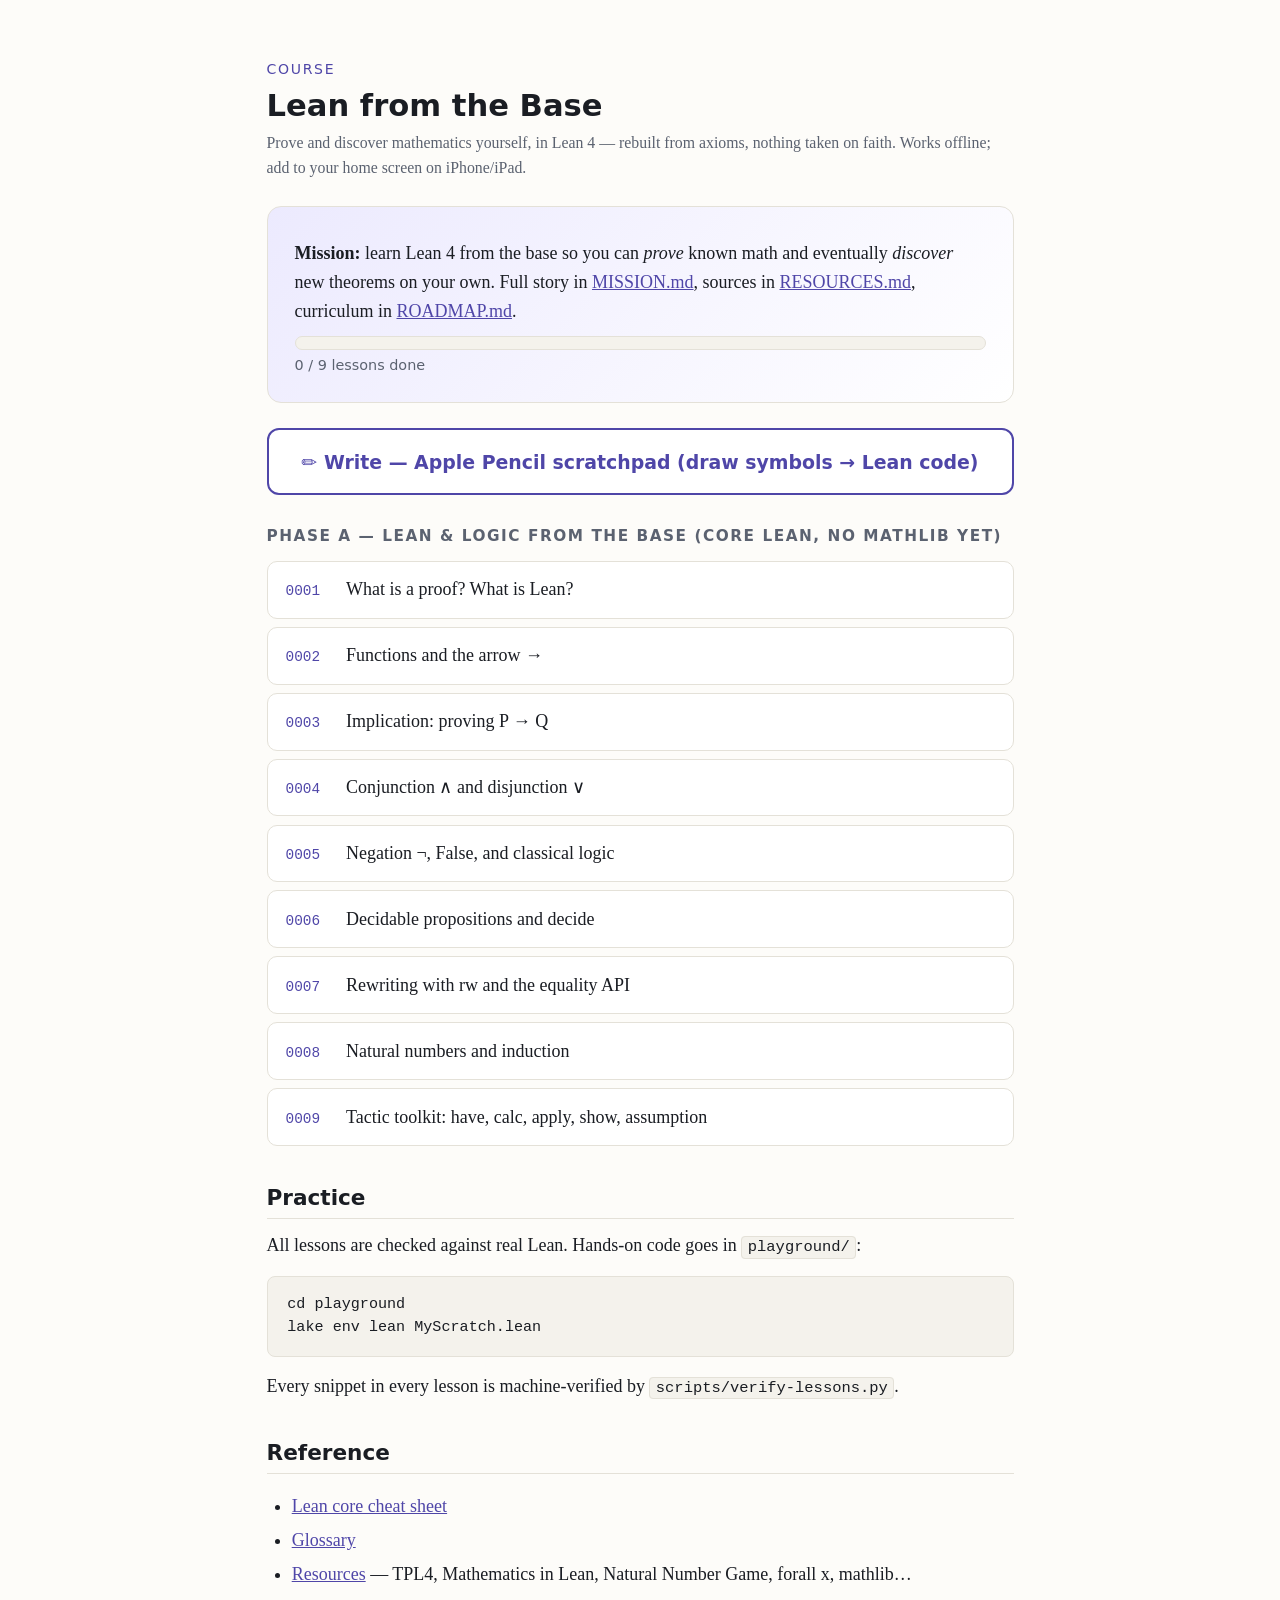
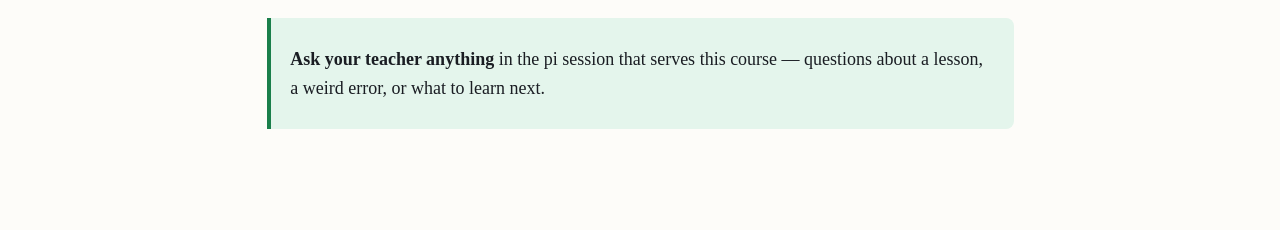
==== index.html @ d44f1044 "feat: deployable course site — 9 verified lessons, index, pencil scratchpad, PWA" ====
<!DOCTYPE html>
<html lang="en">
<head>
<meta charset="utf-8">
<meta name="viewport" content="width=device-width, initial-scale=1, viewport-fit=cover">
<meta name="apple-mobile-web-app-capable" content="yes">
<meta name="apple-mobile-web-app-status-bar-style" content="default">
<meta name="mobile-web-app-capable" content="yes">
<meta name="theme-color" content="#4f46a8">
<title>Lean from the Base</title>
<link rel="manifest" href="manifest.webmanifest">
<link rel="apple-touch-icon" href="icons/apple-touch-icon.png">
<link rel="icon" href="icons/icon-192.png">
<link rel="stylesheet" href="assets/style.css">
</head>
<body>

<p class="lesson-kicker">Course</p>
<h1>Lean from the Base</h1>
<p class="lesson-meta">Prove and discover mathematics yourself, in Lean 4 — rebuilt from axioms, nothing taken on faith. Works offline; add to your home screen on iPhone/iPad.</p>

<div class="hero">
  <p><strong>Mission:</strong> learn Lean 4 from the base so you can <em>prove</em> known math and eventually <em>discover</em> new theorems on your own. Full story in <a href="MISSION.md">MISSION.md</a>, sources in <a href="RESOURCES.md">RESOURCES.md</a>, curriculum in <a href="ROADMAP.md">ROADMAP.md</a>.</p>
  <div class="progress-wrap"><div id="progress-fill"></div></div>
  <div id="progress-label">0 / 0 lessons done</div>
</div>

<a class="big-link" href="write.html">✏️ Write — Apple Pencil scratchpad (draw symbols → Lean code)</a>

<div id="lesson-list"></div>

<h2>Practice</h2>
<p>All lessons are checked against real Lean. Hands-on code goes in <code>playground/</code>:</p>
<pre><code>cd playground
lake env lean MyScratch.lean</code></pre>
<p>Every snippet in every lesson is machine-verified by <code>scripts/verify-lessons.py</code>.</p>

<h2>Reference</h2>
<ul>
  <li><a href="reference/01-lean-core-cheatsheet.html">Lean core cheat sheet</a></li>
  <li><a href="GLOSSARY.md">Glossary</a></li>
  <li><a href="RESOURCES.md">Resources</a> — TPL4, Mathematics in Lean, Natural Number Game, forall x, mathlib…</li>
</ul>

<div class="ask">
  <p><strong>Ask your teacher anything</strong> in the pi session that serves this course — questions about a lesson, a weird error, or what to learn next.</p>
</div>

<script src="assets/site.js"></script>
</body>
</html>
---- assets/style.css ----
/* Shared stylesheet for all lessons in this workspace. Every lesson links this file. */

:root {
  --ink: #1a1d23;
  --muted: #5b6270;
  --paper: #fdfcf9;
  --accent: #4f46a8;      /* Lean-ish indigo */
  --accent-soft: #eceafe;
  --ok: #1a7f4b;
  --ok-soft: #e4f5ec;
  --bad: #b3372f;
  --bad-soft: #fbeae8;
  --line: #e4e1d8;
  --code-bg: #f4f2ec;
}

* { box-sizing: border-box; }

html { font-size: 18px; }

body {
  margin: 0 auto;
  padding: 2.5rem 1.25rem 4rem;
  max-width: 44rem;
  background: var(--paper);
  color: var(--ink);
  font-family: "Iowan Old Style", "Palatino Linotype", Palatino, Georgia, serif;
  line-height: 1.6;
}

h1, h2, h3 {
  font-family: "Avenir Next", "Segoe UI", system-ui, sans-serif;
  line-height: 1.25;
  color: var(--ink);
}
h1 { font-size: 1.7rem; margin: 0 0 .25rem; }
h2 { font-size: 1.2rem; margin: 2.2rem 0 .6rem; border-bottom: 1px solid var(--line); padding-bottom: .3rem; }
h3 { font-size: 1.02rem; margin: 1.6rem 0 .4rem; }

.lesson-kicker {
  font-family: "Avenir Next", "Segoe UI", system-ui, sans-serif;
  font-size: .78rem;
  letter-spacing: .12em;
  text-transform: uppercase;
  color: var(--accent);
  margin-bottom: .4rem;
}
.lesson-meta { color: var(--muted); font-size: .88rem; margin-top: 0; }

p { margin: .7rem 0; }
ul, ol { padding-left: 1.4rem; }
li { margin: .3rem 0; }

a { color: var(--accent); }
a:hover { text-decoration-thickness: 2px; }

code, pre, .mono {
  font-family: "SF Mono", "JetBrains Mono", Menlo, Consolas, monospace;
  font-size: .86em;
}
code {
  background: var(--code-bg);
  border: 1px solid var(--line);
  border-radius: 4px;
  padding: .08em .35em;
}
pre {
  background: var(--code-bg);
  border: 1px solid var(--line);
  border-radius: 8px;
  padding: .9rem 1.1rem;
  overflow-x: auto;
  line-height: 1.5;
}
pre code { background: none; border: none; padding: 0; font-size: .84rem; }

pre .out { color: var(--muted); } /* expected output shown in comments */

.callout {
  border-left: 4px solid var(--accent);
  background: var(--accent-soft);
  border-radius: 0 8px 8px 0;
  padding: .8rem 1.1rem;
  margin: 1.2rem 0;
}
.callout p { margin: .3rem 0; }
.callout .callout-title {
  font-family: "Avenir Next", "Segoe UI", system-ui, sans-serif;
  font-weight: 600;
  font-size: .85rem;
  text-transform: uppercase;
  letter-spacing: .08em;
  color: var(--accent);
}

.ask {
  border-left: 4px solid var(--ok);
  background: var(--ok-soft);
  border-radius: 0 8px 8px 0;
  padding: .8rem 1.1rem;
  margin: 1.6rem 0;
}

/* ---- quiz component (assets/quiz.js) ---- */
.quiz { margin: 1.2rem 0 1.8rem; }
.quiz-progress {
  font-family: "Avenir Next", "Segoe UI", system-ui, sans-serif;
  font-size: .8rem; color: var(--muted); margin-bottom: .8rem;
}
.quiz-question {
  border: 1px solid var(--line);
  border-radius: 10px;
  padding: 1rem 1.2rem;
  margin: 0 0 1.1rem;
  background: #fff;
}
.quiz-question .q-text { font-weight: 600; margin: 0 0 .7rem; }
.quiz-question .q-num {
  font-family: "Avenir Next", "Segoe UI", system-ui, sans-serif;
  font-size: .72rem; letter-spacing: .1em; text-transform: uppercase;
  color: var(--muted); display: block; margin-bottom: .25rem;
}
.quiz-answers { display: grid; gap: .45rem; }
.quiz-answers button {
  font: inherit;
  text-align: left;
  border: 1px solid var(--line);
  background: var(--paper);
  border-radius: 8px;
  padding: .5rem .8rem;
  cursor: pointer;
  transition: border-color .12s, background .12s;
}
.quiz-answers button:hover:not(:disabled) { border-color: var(--accent); background: var(--accent-soft); }
.quiz-answers button:disabled { cursor: default; opacity: .75; }
.quiz-answers button.correct { border-color: var(--ok); background: var(--ok-soft); opacity: 1; font-weight: 600; }
.quiz-answers button.wrong { border-color: var(--bad); background: var(--bad-soft); opacity: 1; }
.quiz-explain { font-size: .9rem; color: var(--muted); margin: .6rem 0 0; display: none; }
.quiz-explain.show { display: block; }
.quiz-done {
  font-family: "Avenir Next", "Segoe UI", system-ui, sans-serif;
  font-weight: 600; color: var(--ok); margin-top: .4rem; display: none;
}

/* ---- tables (reference docs) ---- */
table { border-collapse: collapse; width: 100%; margin: 1rem 0; font-size: .92rem; }
th, td { border: 1px solid var(--line); padding: .45rem .7rem; text-align: left; vertical-align: top; }
th { background: var(--code-bg); font-family: "Avenir Next", "Segoe UI", system-ui, sans-serif; font-size: .8rem; }

/* ---- nav footer ---- */
.lesson-nav {
  margin-top: 3rem; padding-top: 1.2rem; border-top: 1px solid var(--line);
  display: flex; justify-content: space-between; gap: 1rem; flex-wrap: wrap;
  font-family: "Avenir Next", "Segoe UI", system-ui, sans-serif; font-size: .88rem;
}
.lesson-nav .dim { color: var(--muted); }

@media print {
  body { max-width: none; font-size: 11pt; }
  .quiz-answers button { cursor: default; }
  a { color: var(--ink); text-decoration: none; }
}

/* ---- site: index, progress, lesson cards ---- */
.hero {
  background: linear-gradient(135deg, var(--accent-soft), #fff);
  border: 1px solid var(--line);
  border-radius: 14px;
  padding: 1.4rem 1.5rem;
  margin: 1.4rem 0;
}
.hero h1 { margin-top: 0; }
.hero p { margin: .4rem 0; }

.progress-wrap {
  background: var(--code-bg);
  border: 1px solid var(--line);
  border-radius: 10px;
  height: 14px;
  overflow: hidden;
  margin: .6rem 0 .2rem;
}
#progress-fill {
  background: var(--accent);
  height: 100%;
  width: 0;
  transition: width .3s;
}
#progress-label {
  font-family: "Avenir Next", "Segoe UI", system-ui, sans-serif;
  font-size: .8rem; color: var(--muted);
}

h2.phase {
  border-bottom: none;
  font-size: .85rem;
  text-transform: uppercase;
  letter-spacing: .1em;
  color: var(--muted);
  margin: 1.8rem 0 .5rem;
}

.lesson-card {
  display: flex;
  align-items: baseline;
  gap: .8rem;
  border: 1px solid var(--line);
  border-radius: 10px;
  background: #fff;
  padding: .75rem 1rem;
  margin: .45rem 0;
  text-decoration: none;
  color: var(--ink);
}
.lesson-card:hover { border-color: var(--accent); }
.lesson-card .lesson-n {
  font-family: "SF Mono", Menlo, monospace;
  font-size: .8rem; color: var(--accent); min-width: 3.2em;
}
.lesson-card .lesson-title { flex: 1; }
.lesson-card .lesson-check { color: var(--ok); font-weight: 700; }
.lesson-card.done { background: var(--ok-soft); }

.big-link {
  display: block;
  text-align: center;
  font-family: "Avenir Next", "Segoe UI", system-ui, sans-serif;
  font-weight: 600;
  font-size: 1.05rem;
  border: 2px solid var(--accent);
  color: var(--accent);
  border-radius: 12px;
  padding: .9rem 1rem;
  margin: 1rem 0;
  text-decoration: none;
  background: #fff;
}
.big-link:hover { background: var(--accent-soft); }

button.mark-done, .mark-done {
  font: inherit;
  font-family: "Avenir Next", "Segoe UI", system-ui, sans-serif;
  font-weight: 600;
  border: 2px solid var(--ok);
  color: var(--ok);
  background: #fff;
  border-radius: 10px;
  padding: .6rem 1.1rem;
  min-height: 44px;
  cursor: pointer;
}
button.mark-done.done { background: var(--ok-soft); }

/* ---- write.html: pencil scratchpad ---- */
.write-grid { display: grid; gap: 1rem; }
@media (min-width: 760px) {
  .write-grid { grid-template-columns: 1fr 1fr; align-items: start; }
}

.pad {
  border: 2px dashed var(--line);
  border-radius: 14px;
  background: #fff;
  position: relative;
  touch-action: none;           /* essential for Apple Pencil drawing */
  overflow: hidden;
}
.pad canvas { display: block; width: 100%; height: 320px; touch-action: none; }
@media (min-width: 760px) { .pad canvas { height: 420px; } }
.pad-hint {
  position: absolute; inset: 0;
  display: flex; align-items: center; justify-content: center;
  color: var(--muted); font-size: .95rem; pointer-events: none;
  text-align: center; padding: 0 2rem;
}
.pad-hint.hidden { display: none; }

.pad-buttons { display: flex; gap: .5rem; flex-wrap: wrap; margin: .6rem 0; }
.pad-buttons button, .candidates button, .palette button {
  font: inherit;
  font-family: "Avenir Next", "Segoe UI", system-ui, sans-serif;
  border: 1px solid var(--line);
  background: var(--paper);
  border-radius: 8px;
  min-height: 44px;
  min-width: 44px;
  padding: .45rem .8rem;
  cursor: pointer;
  touch-action: manipulation;
}
.pad-buttons button:hover, .candidates button:hover, .palette button:hover {
  border-color: var(--accent); background: var(--accent-soft);
}

.candidates { display: flex; gap: .5rem; flex-wrap: wrap; margin: .6rem 0; min-height: 44px; }
.candidates .cand {
  font-size: 1.5rem;
  line-height: 1;
  padding: .3rem .7rem;
  border: 2px solid var(--line);
  border-radius: 10px;
  background: #fff;
}
.candidates .cand.best { border-color: var(--accent); background: var(--accent-soft); }
.candidates .cand small { display: block; font-size: .6rem; color: var(--muted); text-align: center; }
.candidates-label { font-size: .8rem; color: var(--muted); font-family: "Avenir Next", sans-serif; margin: .8rem 0 0; }

.palette {
  display: grid;
  grid-template-columns: repeat(auto-fill, minmax(44px, 1fr));
  gap: .35rem;
  max-height: 180px;
  overflow-y: auto;
  border: 1px solid var(--line);
  border-radius: 10px;
  padding: .5rem;
  background: #fff;
}
.palette button { font-size: 1.15rem; padding: .2rem 0; }

#scratch {
  width: 100%;
  min-height: 220px;
  font-family: "SF Mono", Menlo, monospace;
  font-size: .85rem;
  line-height: 1.5;
  border: 1px solid var(--line);
  border-radius: 10px;
  padding: .8rem;
  background: var(--code-bg);
  color: var(--ink);
  resize: vertical;
}

/* ---- mobile / iOS tweaks ---- */
@media (max-width: 600px) {
  html { font-size: 17px; }
  body { padding: 1.4rem .9rem 6rem; padding-bottom: calc(4rem + env(safe-area-inset-bottom)); }
  h1 { font-size: 1.4rem; }
  .quiz-answers button { width: 100%; min-height: 48px; }
  pre { font-size: .78rem; }
}
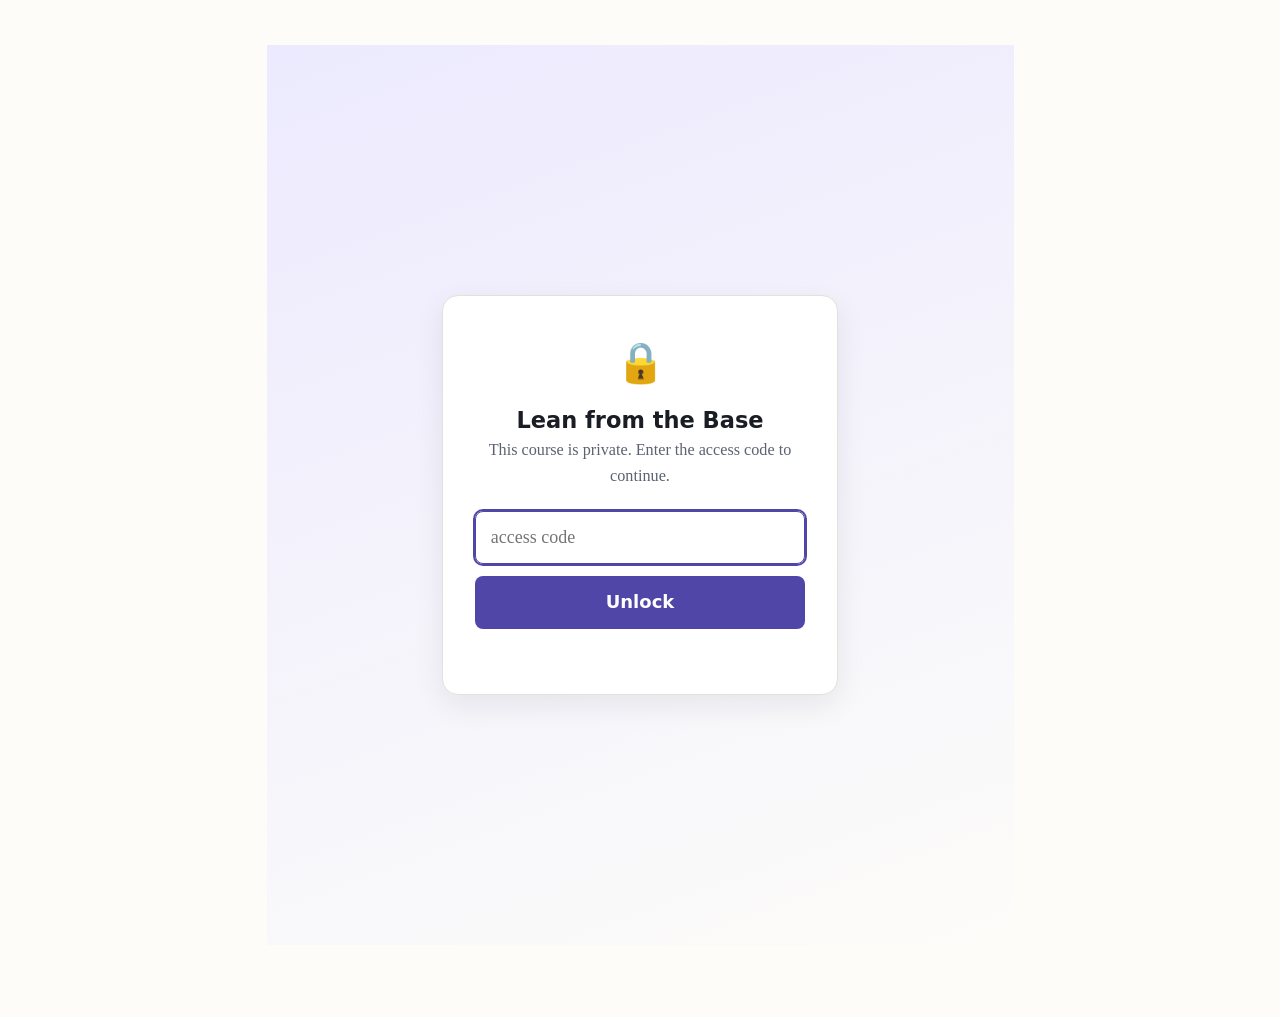
==== commit 29ac9061: "feat: access-code gate + answer export/review loop (quiz recording, scratchpad export, lock button)" ====
--- a/index.html
+++ b/index.html
@@ -12,6 +12,8 @@
 <link rel="apple-touch-icon" href="icons/apple-touch-icon.png">
 <link rel="icon" href="icons/icon-192.png">
 <link rel="stylesheet" href="assets/style.css">
+<meta name="robots" content="noindex, nofollow">
+<script src="assets/gate.js"></script>
 </head>
 <body>
 
@@ -26,6 +28,11 @@
 </div>
 
 <a class="big-link" href="write.html">✏️ Write — Apple Pencil scratchpad (draw symbols → Lean code)</a>
+
+<div class="pad-buttons">
+  <button class="tool-btn" data-export type="button">⬇ Export my answers (JSON)</button>
+</div>
+<p class="lesson-meta">Your quiz answers, done-lessons, and scratchpad are saved on this device. Export them and drop the file in our chat (or commit it under <code>my-data/</code>) — I'll review your errors and run your Lean for real. 🔒 lock button is bottom-right.</p>
 
 <div id="lesson-list"></div>
 
--- a/assets/style.css
+++ b/assets/style.css
@@ -341,3 +341,82 @@
   pre { font-size: .78rem; }
 }
 
+/* ---- access gate (gate.html) ---- */
+.gate-wrap {
+  min-height: 100vh;
+  min-height: 100dvh;
+  display: flex;
+  align-items: center;
+  justify-content: center;
+  padding: 1rem;
+  background: linear-gradient(160deg, var(--accent-soft), var(--paper));
+}
+.gate-card {
+  background: #fff;
+  border: 1px solid var(--line);
+  border-radius: 16px;
+  padding: 2rem 1.8rem;
+  width: 100%;
+  max-width: 22rem;
+  text-align: center;
+  box-shadow: 0 10px 30px rgba(26, 29, 35, .08);
+}
+.gate-lock { font-size: 2.2rem; }
+.gate-card h1 { font-size: 1.25rem; margin: .6rem 0 .2rem; }
+.gate-sub { color: var(--muted); font-size: .9rem; margin: .2rem 0 1.2rem; }
+#gate-code {
+  width: 100%;
+  font: inherit;
+  padding: .6rem .8rem;
+  border: 1px solid var(--line);
+  border-radius: 8px;
+  margin-bottom: .7rem;
+  min-height: 44px;
+}
+#gate-code:focus { outline: 2px solid var(--accent); border-color: var(--accent); }
+.gate-card button[type="submit"] {
+  width: 100%;
+  font: inherit;
+  font-family: "Avenir Next", "Segoe UI", system-ui, sans-serif;
+  font-weight: 600;
+  background: var(--accent);
+  color: #fff;
+  border: none;
+  border-radius: 8px;
+  padding: .65rem;
+  min-height: 44px;
+  cursor: pointer;
+  touch-action: manipulation;
+}
+.gate-error { color: var(--bad); font-size: .85rem; min-height: 1.2em; margin: .6rem 0 0; }
+
+/* ---- floating lock + export buttons ---- */
+#lock-btn {
+  position: fixed;
+  right: .8rem;
+  bottom: calc(.8rem + env(safe-area-inset-bottom));
+  z-index: 60;
+  width: 44px;
+  height: 44px;
+  border-radius: 50%;
+  border: 1px solid var(--line);
+  background: #fff;
+  box-shadow: 0 4px 14px rgba(0, 0, 0, .12);
+  font-size: 1.05rem;
+  cursor: pointer;
+}
+.tool-btn {
+  font: inherit;
+  font-family: "Avenir Next", "Segoe UI", system-ui, sans-serif;
+  font-weight: 600;
+  border: 2px solid var(--line);
+  background: #fff;
+  color: var(--ink);
+  border-radius: 10px;
+  padding: .5rem 1rem;
+  min-height: 44px;
+  cursor: pointer;
+  touch-action: manipulation;
+}
+.tool-btn:hover { border-color: var(--accent); color: var(--accent); }
+
